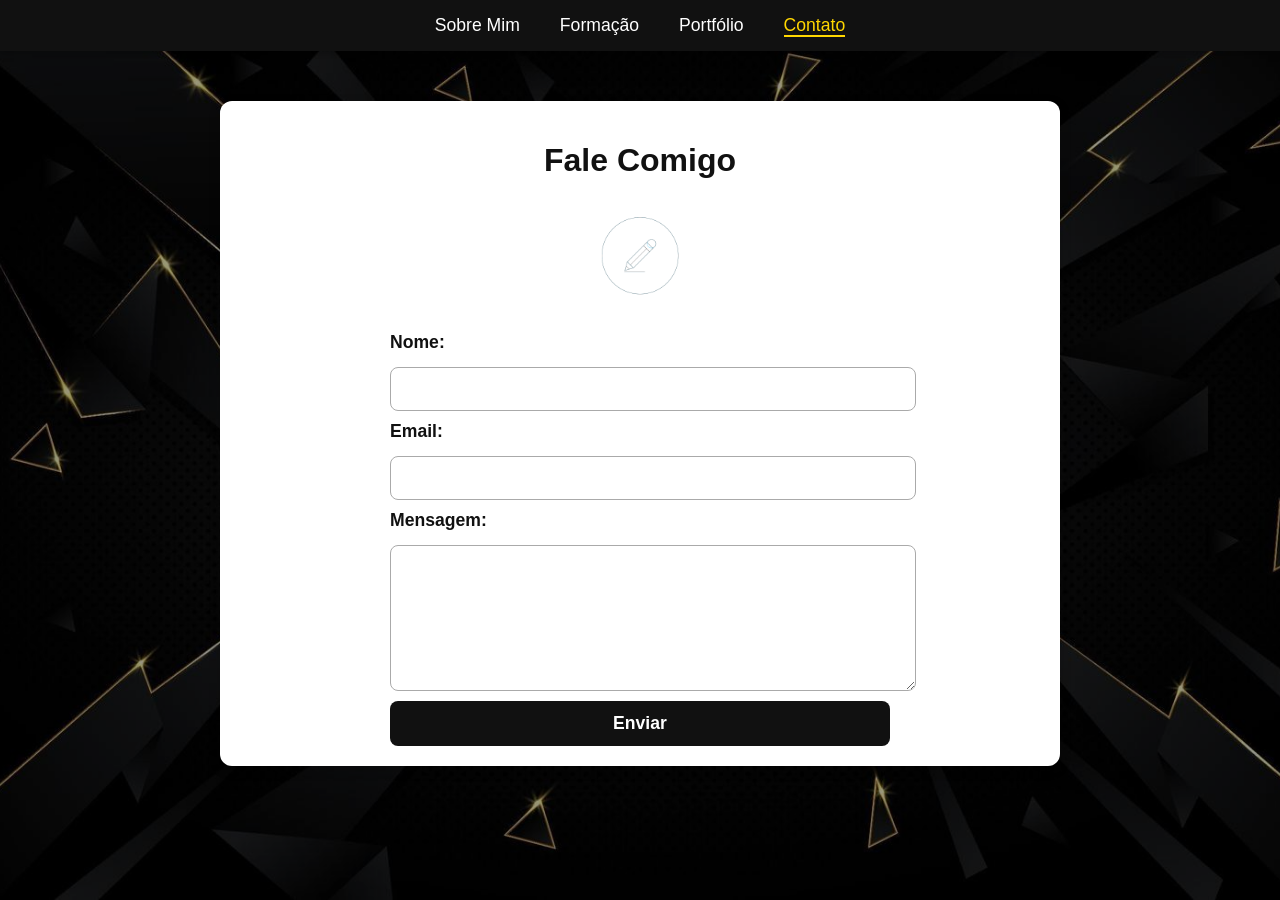
==== contato.html @ d35da754 "Add files via upload" ====
<!DOCTYPE html>
<html lang="pt-BR">
<head>
  <meta charset="UTF-8">
  <title>Contato</title>
  <link rel="stylesheet" href="estilo.css">
  <style>
    /* Mensagem de sucesso */
    .mensagem-sucesso {
      color: green;
      font-weight: bold;
      text-align: center;
      margin-top: 20px;
      display: none;
    }
  </style>
</head>
<body>
  <!-- Cabeçalho com menu de navegação -->
  <header>
    <nav>
      <ul>
        <li><a href="index.html">Sobre Mim</a></li>
        <li><a href="formacao.html">Formação</a></li>
        <li><a href="portfolio.html">Portfólio</a></li>
        <!-- Página atual destacada -->
        <li><a href="contato.html" class="ativo">Contato</a></li>
      </ul>
    </nav>
  </header>
  <!-- Conteúdo principal da página -->
  <main>
    <h1>Fale Comigo</h1>
    <img src="imagens/contato.gif" alt="Ícone animado de contato"
       style="display:block; margin:0 auto 20px; max-width:150px;">
    <form id="form-contato">
      <label for="nome">Nome:</label>
      <input type="text" id="nome" name="nome" required>

      <label for="email">Email:</label>
      <input type="email" id="email" name="email" required>

      <label for="mensagem">Mensagem:</label>
      <textarea id="mensagem" name="mensagem" required></textarea>

      <input type="submit" value="Enviar">
    </form>

    <div class="mensagem-sucesso" id="mensagem-sucesso">
      Sua mensagem foi enviada com sucesso!
    </div>
  </main>

  <script>
    // Captura o formulário
    const form = document.getElementById('form-contato');
    const mensagem = document.getElementById('mensagem-sucesso');

    form.addEventListener('submit', function(event) {
      event.preventDefault(); // Impede envio real do formulário
      form.reset(); // Limpa o formulário
      mensagem.style.display = 'block'; // Exibe a mensagem
    });
  </script>
</body>
</html>
---- estilo.css ----
body {
  font-family: Arial, sans-serif;
  margin: 0;
  padding: 0;
  background: linear-gradient(rgba(0,0,0,0.4), rgba(0,0,0,0.4)),
              url('imagens/fundo.jpg') no-repeat center center fixed;
  background-size: cover;
  color: #111; /* Cor escura para melhor legibilidade no main */
}

/* Estilo do cabeçalho e menu de navegação */
header {
  /* Quase preto */
  background-color: #111;
  padding: 15px 0;
  box-shadow: 0 2px 8px rgba(0,0,0,0.3);
}

/* Lista de navegação */
nav ul {
  display: flex;
  justify-content: center;
  list-style: none;
  padding: 0;
  margin: 0;
}

/* Itens da navegação */
nav ul li {
  margin: 0 20px;
}

/* Links da navegação */
nav ul li a {
  color: #ffffff;
  text-decoration: none;
  font-size: 1.1em;
  transition: color 0.3s ease;
}

/* Efeito hover nos links */
nav ul li a:hover {
  color: #ffd700;
}

/* Estilo do link ativo para destacar a página atual */
nav ul li a.ativo {
  color: #ffd700;
  border-bottom: 2px solid #ffd700;
}

/* Conteúdo principal da página */
main {
  max-width: 800px;
  margin: 50px auto;
  padding: 20px;
  /* Bloco com fundo branco e leve transparência */
  background-color:#ffffff;
  border-radius: 12px;
  box-shadow: 0 4px 12px rgba(0,0,0,0.2);
}

/* Estilo para título principal */
main h1 {
  text-align: center; /* Centraliza o título */
  font-size: 2em;
  margin-bottom: 20px;
}

/* Estilo para parágrafos de conteúdo */
main p {
  text-align: justify; /* Alinha o texto dos parágrafos dos dois lados */
  line-height: 1.6;
  margin-bottom: 15px;
}

/* Estilo para o formulário */
form {
  display: flex;
  flex-direction: column;
  gap: 10px; /* reduz o espaçamento entre os elementos */
  max-width: 500px;
  margin: 0 auto;
}

/* Rótulos do formulário */
form label {
  font-size: 1.1em;
  font-weight: bold;
  margin-bottom: 4px;
}

/* Estilo para os campos de texto e textarea */
input[type="text"],
input[type="email"],
textarea {
  width: 100%;
  padding: 12px;
  font-size: 1em;
  border: 1px solid #aaa;
  border-radius: 8px;
  transition: border-color 0.3s ease;
}

/* Altura maior para o campo de mensagem */
textarea {
  min-height: 120px;
  resize: vertical;
}

/* Efeito ao focar nos campos */
input[type="text"]:focus,
input[type="email"]:focus,
textarea:focus {
  border-color: #555;
  outline: none;
}

/* Estilo para o botão de envio */
input[type="submit"] {
  background-color: #111;
  color: #fff;
  border: none;
  padding: 12px;
  font-size: 1.1em;
  font-weight: bold;
  border-radius: 8px;
  cursor: pointer;
  transition: background-color 0.3s ease;
}

/* Efeito hover no botão */
input[type="submit"]:hover {
  background-color: #333;
}
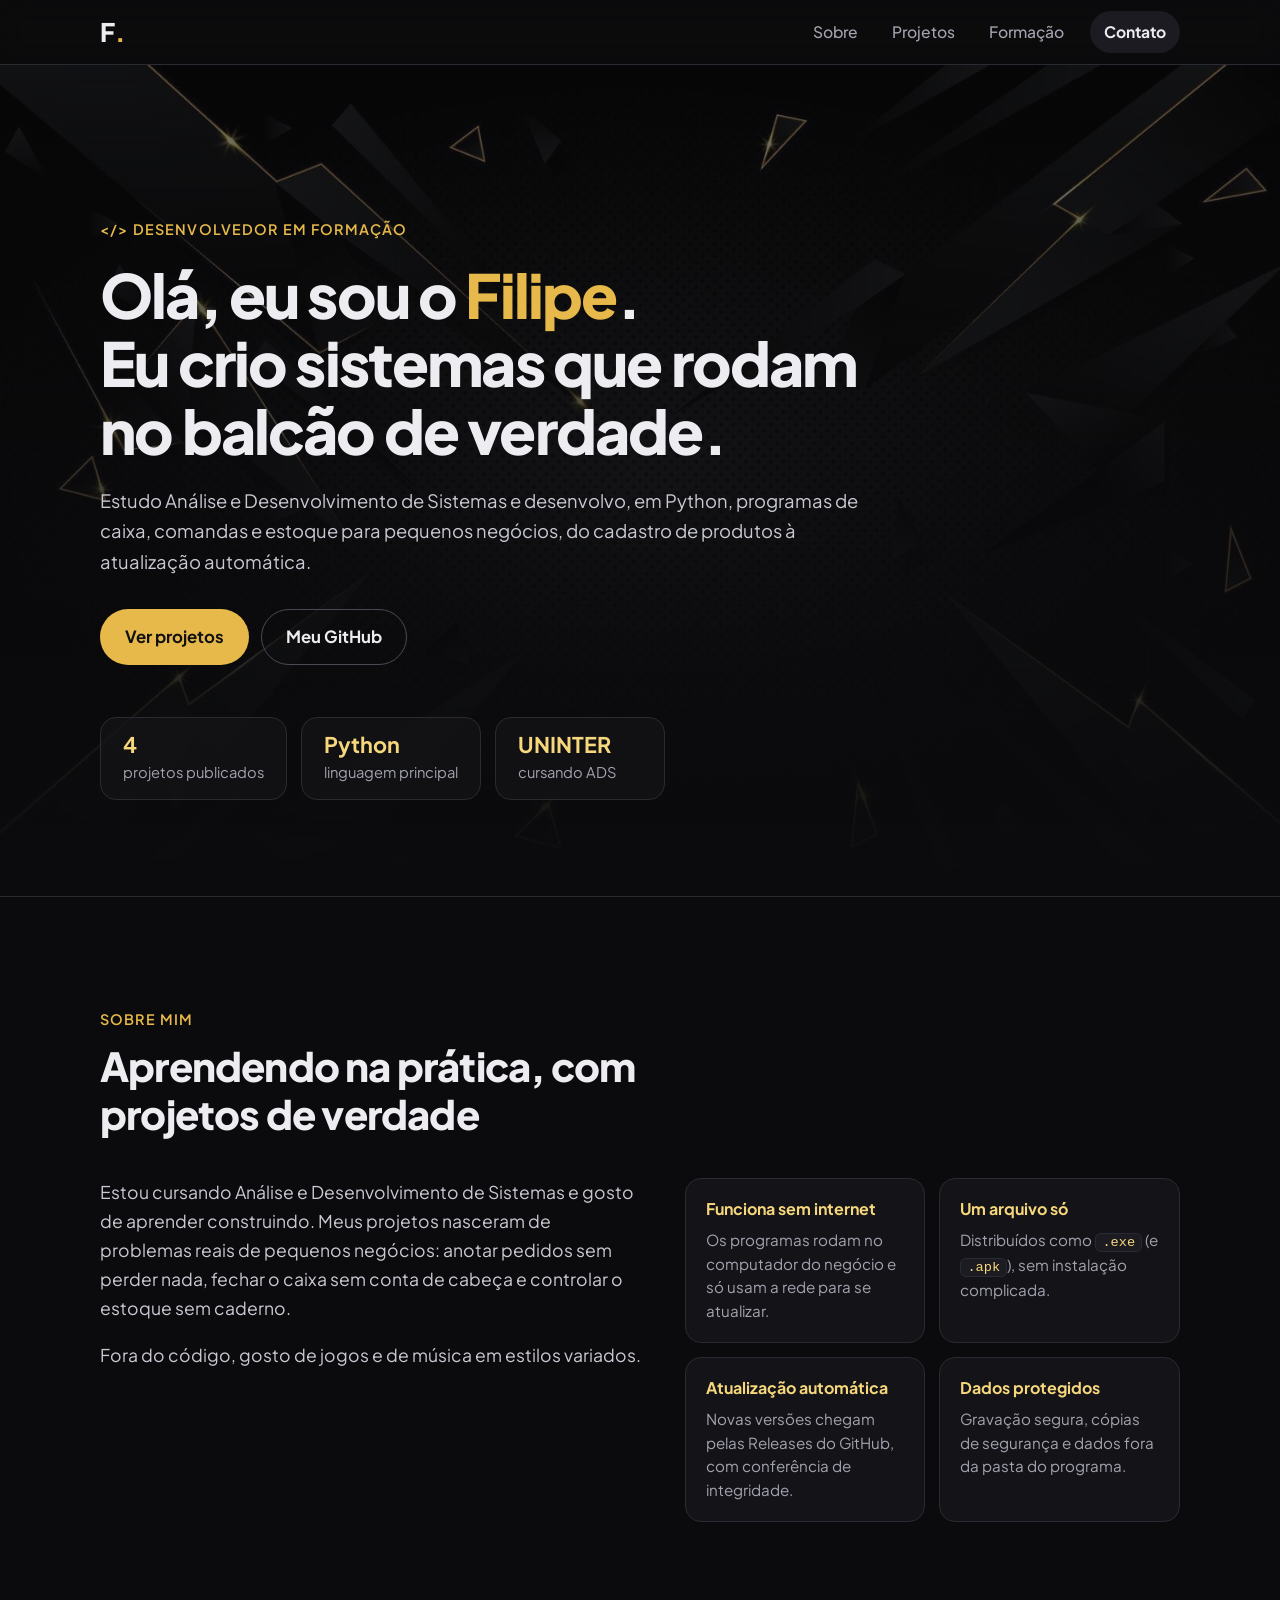
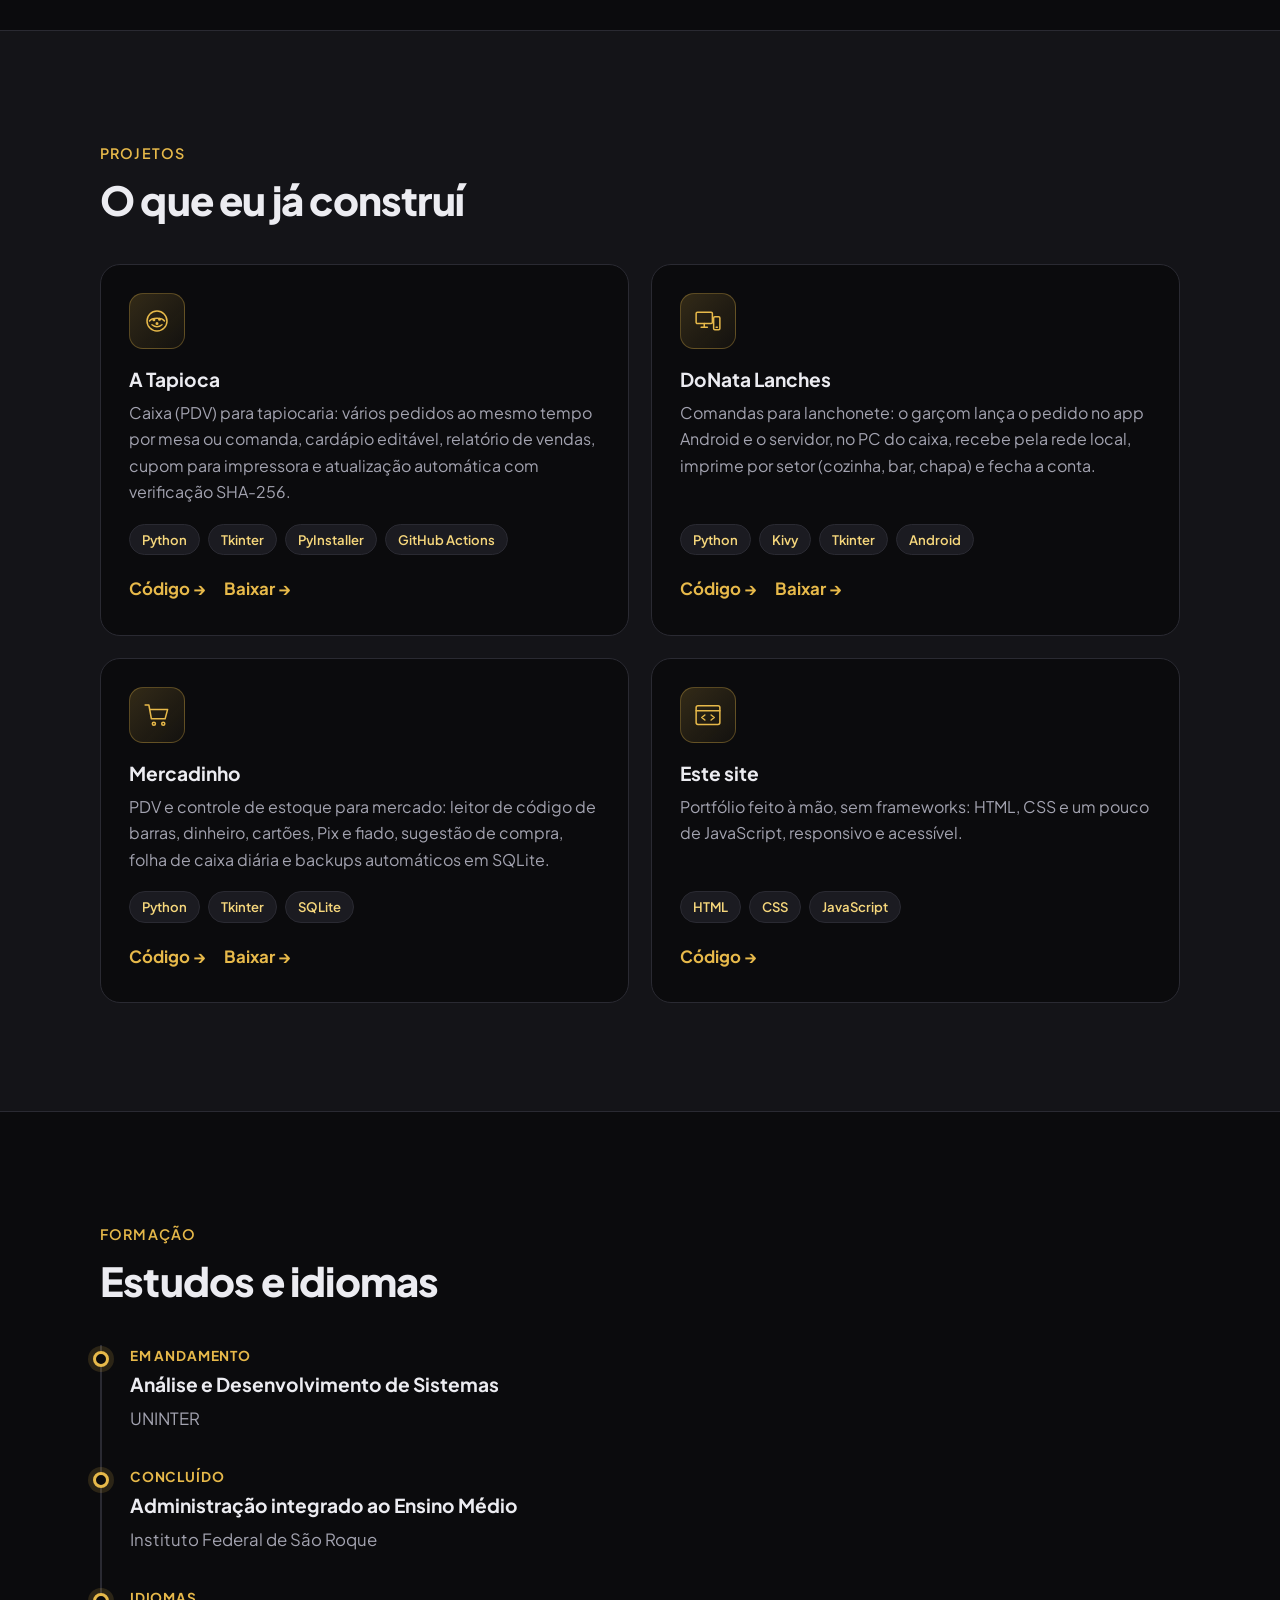
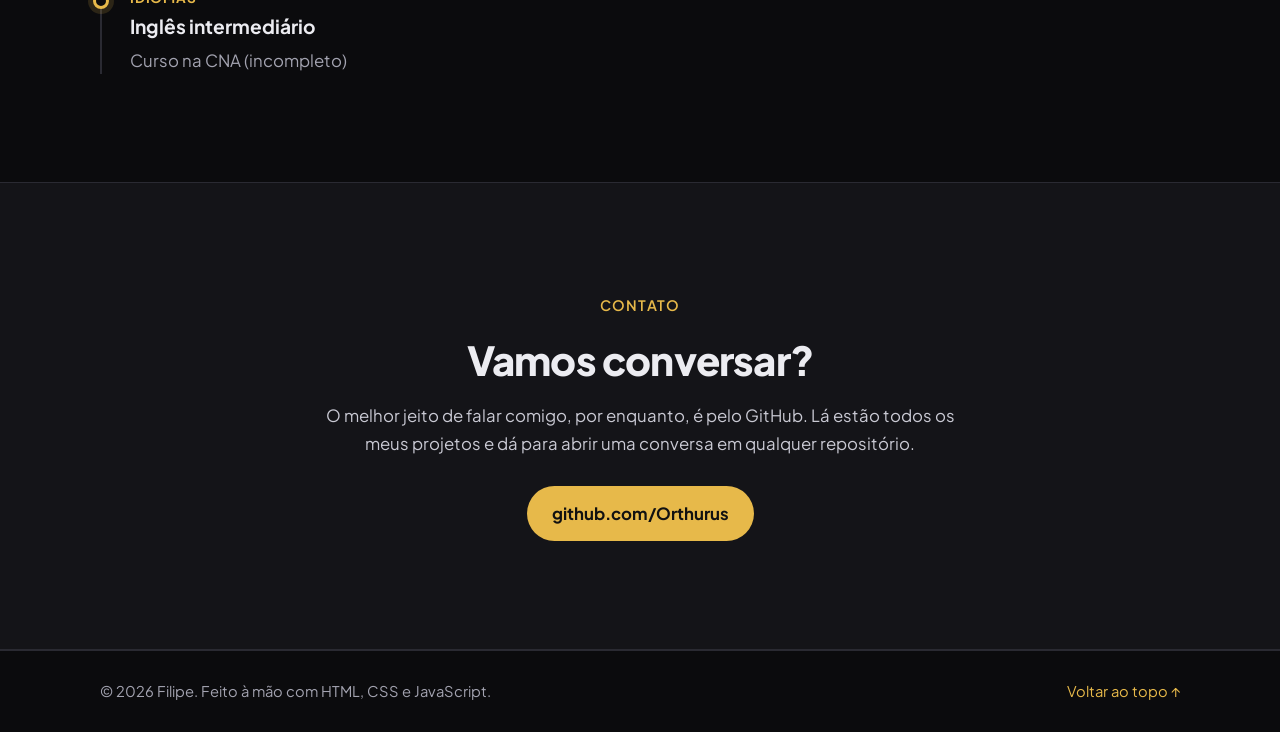
==== commit 868bf83e: "Novo visual do portfólio: página única, projetos e responsivo" ====
--- a/contato.html
+++ b/contato.html
@@ -1,66 +1,14 @@
-<!DOCTYPE html>
-<html lang="pt-BR">
-<head>
-  <meta charset="UTF-8">
-  <title>Contato</title>
-  <link rel="stylesheet" href="estilo.css">
-  <style>
-    /* Mensagem de sucesso */
-    .mensagem-sucesso {
-      color: green;
-      font-weight: bold;
-      text-align: center;
-      margin-top: 20px;
-      display: none;
-    }
-  </style>
-</head>
-<body>
-  <!-- Cabeçalho com menu de navegação -->
-  <header>
-    <nav>
-      <ul>
-        <li><a href="index.html">Sobre Mim</a></li>
-        <li><a href="formacao.html">Formação</a></li>
-        <li><a href="portfolio.html">Portfólio</a></li>
-        <!-- Página atual destacada -->
-        <li><a href="contato.html" class="ativo">Contato</a></li>
-      </ul>
-    </nav>
-  </header>
-  <!-- Conteúdo principal da página -->
-  <main>
-    <h1>Fale Comigo</h1>
-    <img src="imagens/contato.gif" alt="Ícone animado de contato"
-       style="display:block; margin:0 auto 20px; max-width:150px;">
-    <form id="form-contato">
-      <label for="nome">Nome:</label>
-      <input type="text" id="nome" name="nome" required>
-
-      <label for="email">Email:</label>
-      <input type="email" id="email" name="email" required>
-
-      <label for="mensagem">Mensagem:</label>
-      <textarea id="mensagem" name="mensagem" required></textarea>
-
-      <input type="submit" value="Enviar">
-    </form>
-
-    <div class="mensagem-sucesso" id="mensagem-sucesso">
-      Sua mensagem foi enviada com sucesso!
-    </div>
-  </main>
-
-  <script>
-    // Captura o formulário
-    const form = document.getElementById('form-contato');
-    const mensagem = document.getElementById('mensagem-sucesso');
-
-    form.addEventListener('submit', function(event) {
-      event.preventDefault(); // Impede envio real do formulário
-      form.reset(); // Limpa o formulário
-      mensagem.style.display = 'block'; // Exibe a mensagem
-    });
-  </script>
-</body>
-</html>
+<!DOCTYPE html>
+<html lang="pt-BR">
+<head>
+<meta charset="UTF-8">
+<meta name="viewport" content="width=device-width, initial-scale=1">
+<title>Filipe | Desenvolvedor Python</title>
+<meta http-equiv="refresh" content="0; url=index.html#contato">
+<link rel="canonical" href="index.html#contato">
+</head>
+<body style="background:#0b0b0d;color:#ececf1;font-family:sans-serif">
+<p>Esta página mudou. <a href="index.html#contato" style="color:#e7b94a">Clique aqui para continuar.</a></p>
+<script>location.replace("index.html#contato");</script>
+</body>
+</html>
